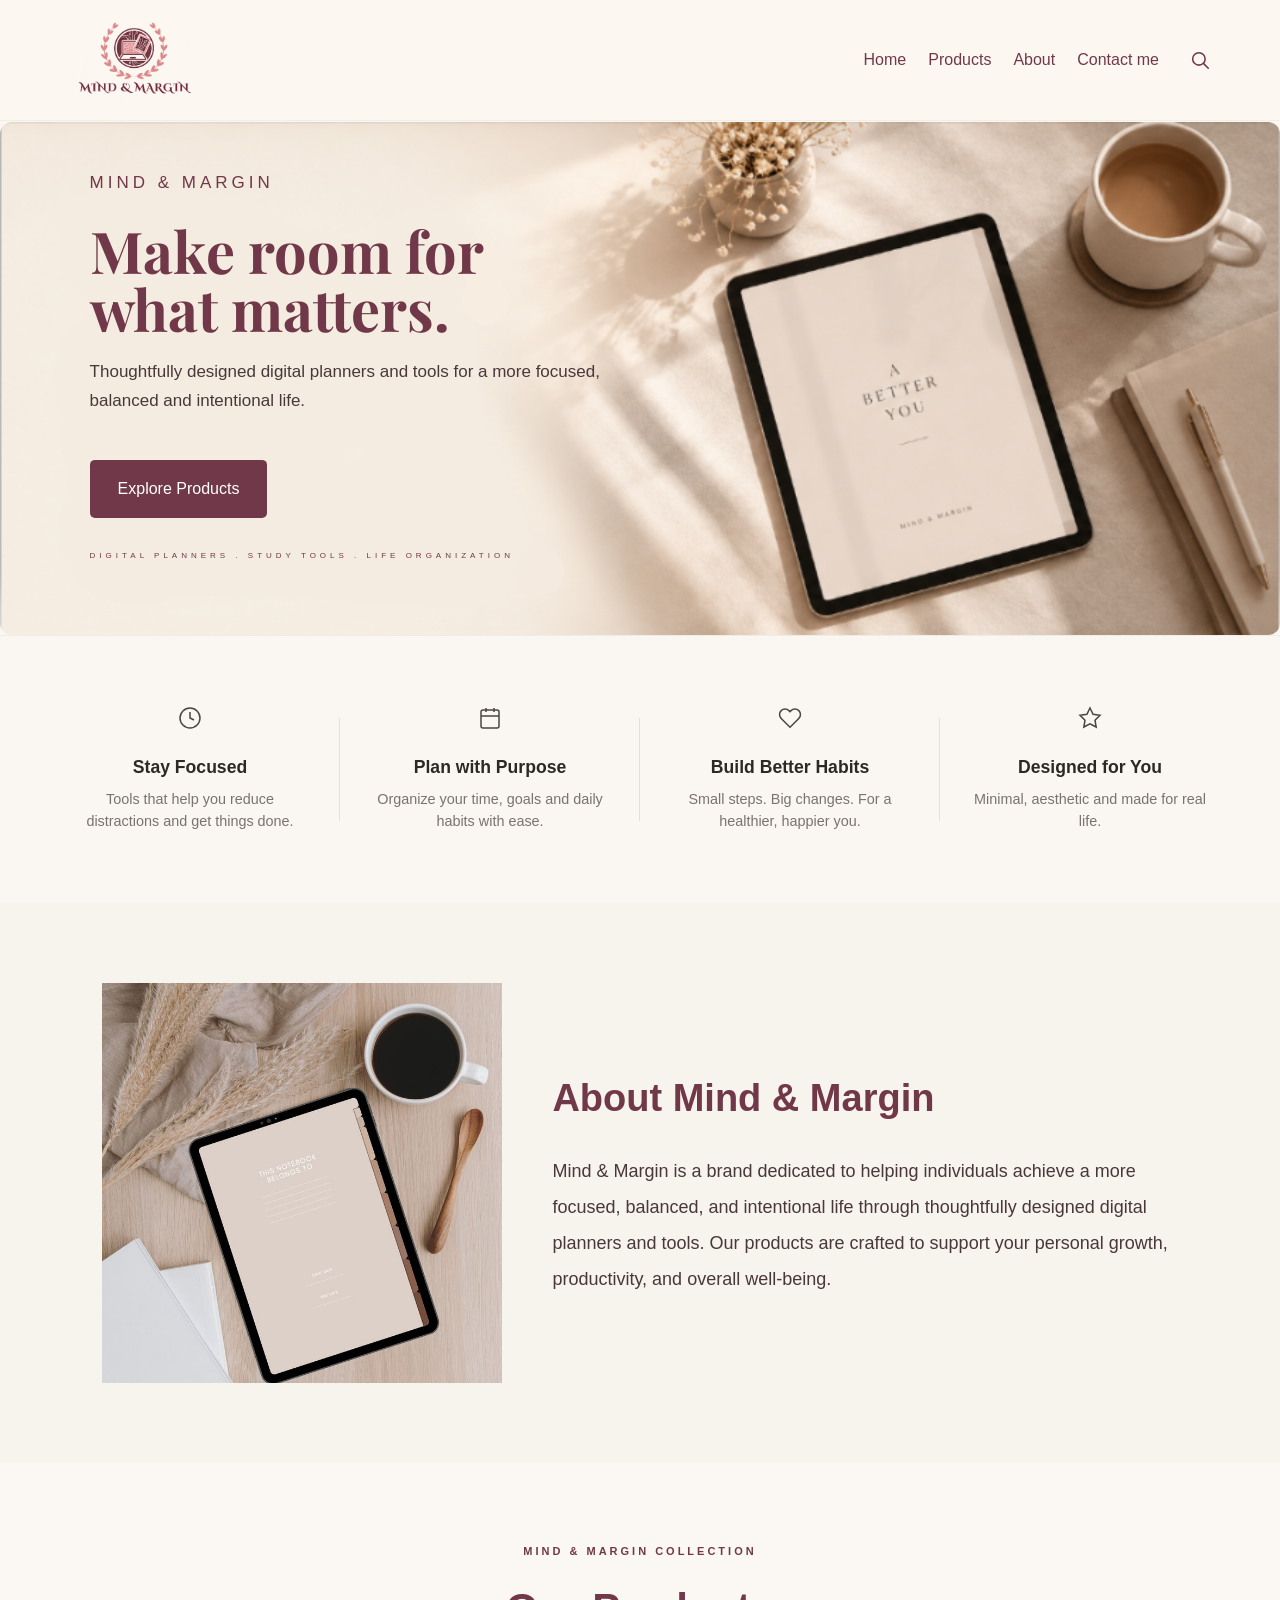
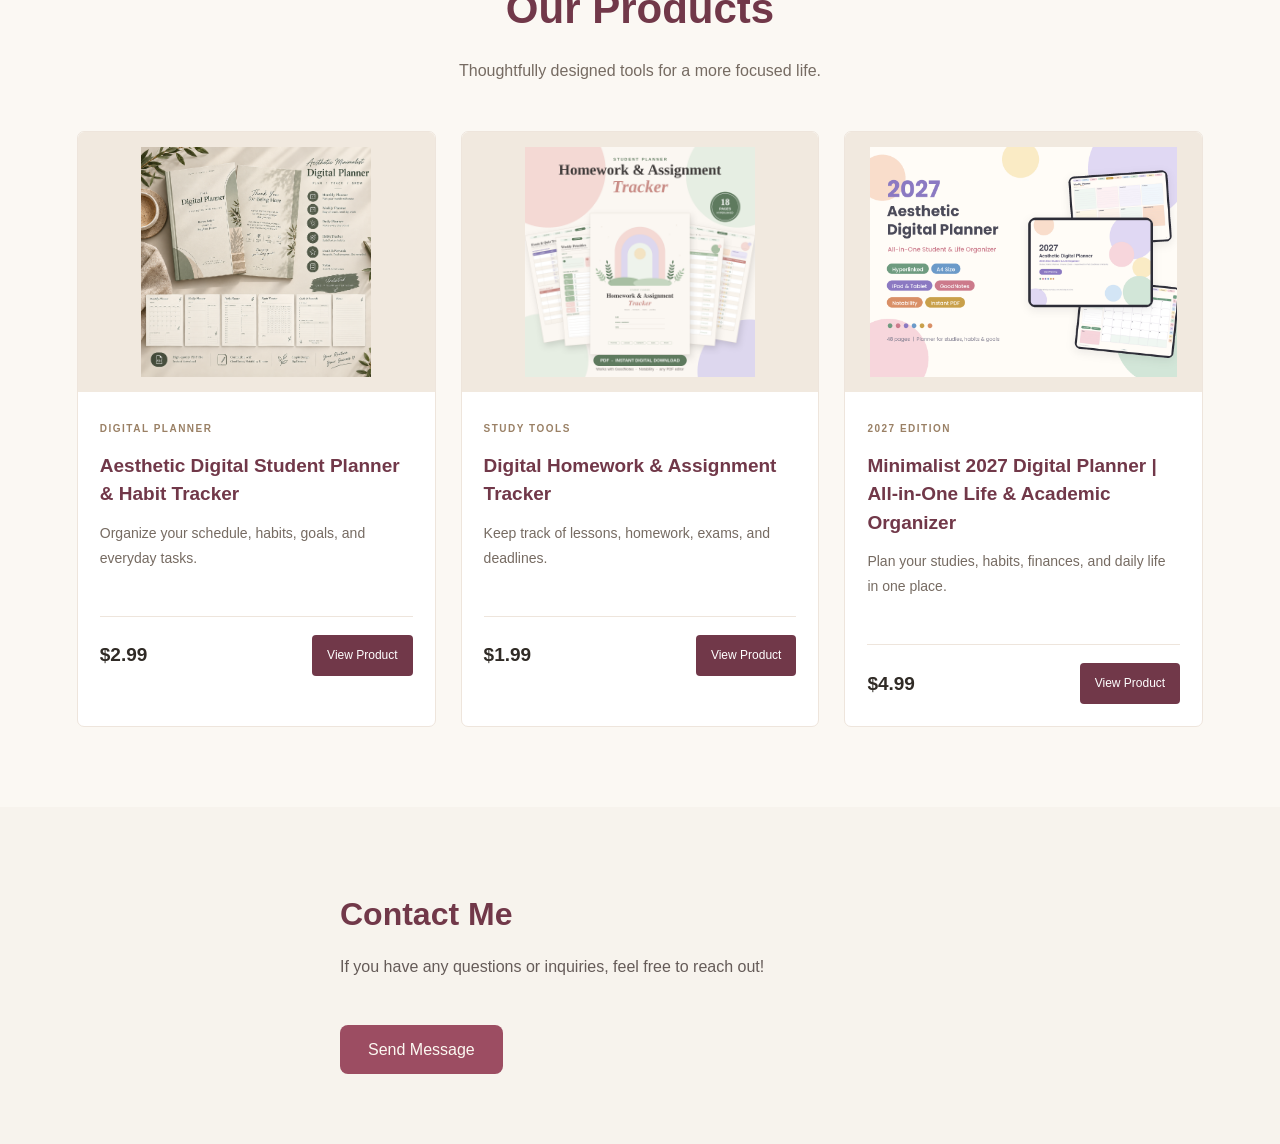
==== index.html @ 04f2fb0a "Add files via upload" ====
<!DOCTYPE html>
<html lang="en">

<head>
  <meta charset="UTF-8" />
  <meta name="viewport" content="width=device-width, initial-scale=1.0" />
  <link rel="stylesheet" href="style.css" />
  <title>Arc Store</title>
</head>

<body>
    <header class="main-header">
    <img src="imag/logo.png" alt="Mind & Margin Logo">

    <nav class="main-nav">
        <a href="#home">Home</a>
        <a href="#products">Products</a>
        <a href="#about">About</a>
        <a href="#contact">Contact me</a>
    </nav>
    <div class="header-actions">

        <!-- Search -->
        <button class="header-icon" id="search-toggle"
                type="button" aria-label="Open search">
            <svg viewBox="0 0 24 24" width="22" height="22"
                 fill="none" stroke="currentColor"
                 stroke-width="1.7" stroke-linecap="round">
                <circle cx="10.8" cy="10.8" r="6.8"></circle>
                <path d="m16 16 5 5"></path>
            </svg>
        </button>
        
    </div>
    </header>
    
    
    
    <div class="search-container" id="search-container" hidden>
        <input
            type="search"
            id="product-search"
            placeholder="Search products..."
            aria-label="Search products"
            autocomplete="off"
        >
        <div class="search-suggestions" id="search-suggestions"></div>
    </div>

    <hr/>
    
    <section class="hero" id="home">
        <div class="hero-content">
        <p class="eyebrow">MIND & MARGIN</p>

        <h1>Make room for what matters.</h1>

        <p class="hero-description">
            Thoughtfully designed digital planners and tools
            for a more focused, balanced and intentional life.
        </p>

        <a href="#products" class="hero-button">
            Explore Products
        </a>
        <p class="hero-subtitle">
            DIGITAL PLANNERS . STUDY TOOLS . LIFE ORGANIZATION
        </p>
    </div>

    <div class="hero-image">
        <img src="imag/back.png"
             alt="Mind & Margin workspace">
    </div>
    </section>

    <section class="features-section">
         <div class="features-container">
        <!-- العنصر الأول -->
        <div class="feature-item">
            <div class="feature-icon">
                <svg width="24" height="24" viewBox="0 0 24 24" fill="none" stroke="currentColor" stroke-width="1.5">
                    <circle cx="12" cy="12" r="10"></circle>
                    <path d="M12 6v6l4 2"></path>
                </svg>
            </div>
            <h3>Stay Focused</h3>
            <p>Tools that help you reduce distractions and get things done.</p>
        </div>

        <div class="feature-item">
            <div class="feature-icon">
                <svg width="24" height="24" viewBox="0 0 24 24" fill="none" stroke="currentColor" stroke-width="1.5">
                    <rect x="3" y="4" width="18" height="18" rx="2" ry="2"></rect>
                    <line x1="16" y1="2" x2="16" y2="6"></line>
                    <line x1="8" y1="2" x2="8" y2="6"></line>
                    <line x1="3" y1="10" x2="21" y2="10"></line>
                </svg>
            </div>
            <h3>Plan with Purpose</h3>
            <p>Organize your time, goals and daily habits with ease.</p>
        </div>

        <div class="feature-item">
            <div class="feature-icon">
                <svg width="24" height="24" viewBox="0 0 24 24" fill="none" stroke="currentColor" stroke-width="1.5">
                    <path d="M20.84 4.61a5.5 5.5 0 0 0-7.78 0L12 5.67l-1.06-1.06a5.5 5.5 0 0 0-7.78 7.78l1.06 1.06L12 21.23l7.78-7.78 1.06-1.06a5.5 5.5 0 0 0 0-7.78z"></path>
                </svg>
            </div>
            <h3>Build Better Habits</h3>
            <p>Small steps. Big changes. For a healthier, happier you.</p>
        </div>

        <div class="feature-item">
            <div class="feature-icon">
                <svg width="24" height="24" viewBox="0 0 24 24" fill="none" stroke="currentColor" stroke-width="1.5">
                    <polygon points="12 2 15.09 8.26 22 9.27 17 14.14 18.18 21.02 12 17.77 5.82 21.02 7 14.14 2 9.27 8.91 8.26 12 2"></polygon>
                </svg>
            </div>
            <h3>Designed for You</h3>
            <p>Minimal, aesthetic and made for real life.</p>
        </div>
    </div>
    </section>
        

    <section class="About" id="about">
        <div class="about-content">

        <img src="imag/about.jpg"
             alt="About Mind & Margin"
             class="about-logo">

        <div class="about-text">
            <h2>About Mind & Margin</h2>

            <p>
                Mind & Margin is a brand dedicated to helping individuals achieve a more focused, balanced, and intentional life through thoughtfully designed digital planners and tools. Our products are crafted to support your personal growth, productivity, and overall well-being.
            </p>
        </div>

    </div>
    </section>


    <section class="Products" id="products">

        <div class="products-heading">
        <span class="products-eyebrow">MIND & MARGIN COLLECTION</span>
        <h2>Our Products</h2>
        <p>Thoughtfully designed tools for a more focused life.</p>
        </div>

    <div class="products-container">
        <!-- Product 1 -->
        <div class="product-item">
            <img src="imag/degitalplanner.png" alt="Digital Student Planner">
            <div class="product-details">
                <span class="product-category">DIGITAL PLANNER</span>
                <h3>Aesthetic Digital Student Planner & Habit Tracker </h3>
                <p>Organize your schedule, habits, goals, and everyday tasks.</p>

                <div class="product-footer">
                    <span class="product-price">$2.99</span>
                    <a href="student-planner.html" class="product-button">
                    View Product </a>
                </div>
            </div>
        </div>
        <!-- Product 2 -->
        <div class="product-item">
            <img src="imag/homeworktracker.png" alt="Homework and Assignment Tracker">

            <div class="product-details">
                <span class="product-category">STUDY TOOLS</span>
                <h3>Digital Homework & Assignment Tracker</h3>
                <p>Keep track of lessons, homework, exams, and deadlines.</p>

                <div class="product-footer">
                    <span class="product-price">$1.99</span>
                    <a href="homework-tracker.html" class="product-button">
                    View Product </a>
                </div>
            </div>
        </div>
        <!-- Product 3 -->
        <div class="product-item">
            <img src="imag/2027digitalplanner.png" alt="2027 Digital Planner">

            <div class="product-details">
                <span class="product-category">2027 EDITION</span>
                <h3>Minimalist 2027 Digital Planner | All-in-One Life & Academic Organizer</h3>
                <p>Plan your studies, habits, finances, and daily life in one place.</p>

                <div class="product-footer">
                    <span class="product-price">$4.99</span>
                    <a href="2027-digital-planner.html" class="product-button">
                    View Product </a>
                </div>
            </div>
        </div>

        </div>
    </section>


    <section class="contact-section" id="contact">
        <div class="contact-container">
            <h2>Contact Me</h2>
            <p>If you have any questions or inquiries, feel free to reach out!</p>
            <a href="mailto:mindandmargin.support@gmail.com" class="contact-button">Send Message</a>
        </div>

    </section>



<script src="script.js"></script>
</body>

</html>
---- style.css ----
@import url('https://fonts.googleapis.com/css2?family=Playfair+Display:ital,wght@0,400..900;1,400..900&display=swap');

*{ margin: 0; 
padding: 0;
box-sizing: border-box; 
scroll-behavior: smooth; }

body{
    font-family: Arial, sans-serif;
    line-height: 1.6;
    background-color: #FCF8F1;
    color: #49383A;
}



.main-header {
    display: flex;
    flex-direction: row;
    justify-content: space-between;
    align-items: center;
    width: 100%;
    box-sizing: border-box;
    padding: 10px 20px;
}

.main-header img {
    width: 140px;
    height: auto;
    display: block;
}

.main-nav {
    display: flex;
    flex-direction: row;
    align-items: center;
    gap: 25px;
}

.main-nav a {
    color: #ebccd5;
    text-decoration: none;
}

.main-nav ul {
    list-style: none;
    display: flex;
    gap: 2rem;
}

.main-nav a {
    color: #9c4d62;
    text-decoration: none;
}
.main-nav a:hover {
    color: #ebcad1;
}

hr {
    opacity: 10%;
}

/* Hero Section */


.hero {
  position: relative;
  width: 100%;
  min-height: 500px;
  overflow: hidden;
  border-radius: 12px;
}

.hero img {
  width: 100%;
  height: auto ;
  object-fit: cover;
  object-position: center;
  display: block;
}

.hero-content {
  position: absolute;
  top: 50%;
  left: 7%;
  transform: translateY(-50%);
  width: 40%;
  text-align: left;
  color: #fff;
  z-index: 2;
}

.hero-content h1 {
  font-size: clamp(35px, 3.5vw, 55px);
  line-height: 1.25;
  margin-bottom: 10px;
}

.hero-content p {
  font-size: 17px;
  line-height: 1.7;
  margin-bottom: 24px;
}

@media (max-width: 768px) {
  .hero,
  .hero img {
    min-height: 800px;
    height: 900px;
  }

  .hero-content {
    left: 5%;
    width: 65%;
  }
}

.eyebrow {
    color: #713849;
    letter-spacing: 4px;
    font-size: 13px;
}

.hero-content .hero-subtitle {
  margin-top: 30px;
  font-size: 8px;
  letter-spacing: 4px;
  text-transform: uppercase;
  color: #713849;
  line-height: 2;
}

.hero h1 {
    font-family: Playfair Display;
    color: #713849;
    font-size: clamp(40px, 4.5vw, 68px);
    line-height: 1;
    margin: 20.5px 0;
}

.hero-description {
    color: #49383A;
    font-family: 'DM Sans', sans-serif;
    font-size: 17px;
    line-height: 1.8;
    max-width: 520px;
}

.hero-button {
    display: inline-block;
    margin-top: 20.25px;
    padding: 16px 28px;
    background-color: #713849;
    color: white;
    text-decoration: none;
    border-radius: 5px;
}

.hero-button:hover {
    background-color: #59303D;
}

.hero-image {
    flex: 1.1;
    min-width: 0;
}

.hero-image img {
    display: block;
    width: 100%;
    max-width: 100%;
    height: auto;
    object-fit: contain;
    object-position: center;
    border-radius: 4px;
}

/* Small screens */
@media (max-width: 768px) {
    .hero {
        flex-direction: column;
        padding: 35px 20px;
        gap: 30px;
    }

    .hero-image {
        width: 100%;
    }

    .hero-image img {
        height: 320px;
    }
}



.features-section {
    background-color: #FAF7F2; 
    padding: 60px 20px;
    font-family: 'Inter', sans-serif;
    border-top: 1px solid #EFECE6;
}


.features-container {
    max-width: 1200px;
    margin: 0 auto;
    display: grid;
    grid-template-columns: repeat(4, 1fr); 
    gap: 0;
    text-align: center;
}

.feature-item {
    display: flex;
    flex-direction: column;
    align-items: center;
    padding: 10px 20px;
    position: relative;
}


.feature-item:not(:last-child)::after {
    content: '';
    position: absolute;
    right: 0;
    top: 15%;
    height: 70%;
    width: 1px;
    background-color: #E6DFD5; 
}


.feature-icon {
    margin-bottom: 16px;
    color: #4A4543;
}


.feature-item h3 {
    font-size: 1.1rem;
    font-weight: 600;
    color: #2C2826;
    margin-bottom: 8px;
}

/* النص التوضيحي */
.feature-item p {
    font-size: 0.9rem;
    color: #7A726E;
    line-height: 1.5;
    max-width: 240px;
}

@media (max-width: 900px) {
    .features-container {
        grid-template-columns: repeat(2, 1fr);
        gap: 40px 20px;
    }
    .feature-item:not(:last-child)::after {
        display: none;
    }
}

@media (max-width: 550px) {
    .features-container {
        grid-template-columns: 1fr;
    }
}

/* ABOUT SECTION */
.About {
    width: 100%;
    padding: 80px 8%;
    background: #f7f3ed;
    box-sizing: border-box;
}

.about-content {
    display: flex;
    align-items: center;
    gap: 50px;
}

.about-logo {
    max-width: 400px;
    width: 100%;
    height: auto;
    object-fit: contain;
}

.about-text {
    flex: 1;
    display: flex;
    flex-direction: column;
    align-items: flex-start;
}

.about-text h2 {
    color: #713849;
    font-size: 38px;
    font-weight: 700;
    margin: 0 0 24px;
}

.about-text p {
    font-size: 18px;
    line-height: 2;
    margin: 0;
}

@media (max-width: 768px) {
    .about-content {
        flex-direction: column;
        align-items: stretch;
    }

    .about-logo {
        width: 100%;
    }
}


/* HEADER LAYOUT */
.main-header {
    display: flex;
    align-items: center;
    justify-content: space-between;
    gap: 25px;
    padding: 15px 5%;
    position: relative;
}

.header-logo {
    max-width: 160px;
    height: auto;
    display: block;
}

.main-nav {
    display: flex;
    align-items: center;
    gap: 25px;
    flex-wrap: wrap;
}

.main-nav a {
    color: #713849;
    text-decoration: none;
    transition: color 0.2s ease;
}

.main-nav a:hover {
    color: #a1344f;
}

/* SEARCH AND CART ICONS */
.header-actions {
    display: flex;
    align-items: center;
    gap: 18px;
    flex-shrink: 0;
}

.header-icon {
    position: relative;
    display: inline-flex;
    align-items: center;
    justify-content: center;
    color: #713849;
    background: transparent;
    border: none;
    padding: 5px;
    cursor: pointer;
    text-decoration: none;
}

.header-icon:hover {
    color: #a1344f;
}

.cart-count {
    position: absolute;
    top: -5px;
    right: -6px;
    min-width: 16px;
    height: 16px;
    padding: 0 2px;
    border-radius: 50%;
    background: #713849;
    color: #f3e4eb;
    font-size: 10px;
    display: flex;
    align-items: center;
    justify-content: center;
}

/* SEARCH INPUT */
.search-panel {
    display: none;
    padding: 12px 5%;
    justify-content: flex-end;
}

.search-panel.active {
    display: flex;
}

.search-panel input {
    width: min(100%, 320px);
    padding: 12px 15px;
    border: 1px solid #d8c6c4;
    border-radius: 4px;
    background: #fff;
    color: #713849;
    font: inherit;
    box-sizing: border-box;
}

.search-panel input:focus {
    outline: 2px solid #713849;
    outline-offset: 2px;
}

/* MOBILE */
@media (max-width: 700px) {
    .main-header {
        gap: 12px;
        flex-wrap: wrap;
    }

    .header-logo {
        max-width: 115px;
    }

    .main-nav {
        order: 3;
        width: 100%;
        justify-content: center;
        gap: 16px;
    }

    .main-nav a {
        font-size: 13px;
    }

    .header-actions {
        margin-left: auto;
        gap: 12px;
    }
}



.main-header {
    display: flex;
    align-items: center;
    justify-content: space-between;
    gap: 25px;
}

.header-logo {
    margin-right: auto;
    flex-shrink: 0;
}

.main-nav {
    display: flex;
    align-items: center;
    justify-content: flex-end;
    gap: 22px;
    flex-direction: row;
    flex-wrap: nowrap;
    margin-left: auto;
}

.header-actions {
    display: flex;
    align-items: center;
    gap: 15px;
    flex-shrink: 0;
}

.main-nav a {
    white-space: nowrap;
}



html {
    scroll-behavior: smooth;
}

#products {
    scroll-margin-top: 30px;
}


/* PRODUCTS SECTION */
.Products {
    background: #fbf8f3;
    padding: 80px 6%;
    box-sizing: border-box;
}

.products-heading {
    text-align: center;
    max-width: 700px;
    margin: 0 auto 45px;
}

.products-eyebrow {
    display: block;
    color: #713849;
    font-size: 11px;
    font-weight: 700;
    letter-spacing: 3px;
    margin-bottom: 15px;
}

.products-heading h2 {
    color: #713849;
    font-size: clamp(30px, 4vw, 42px);
    margin: 0 0 15px;
}

.products-heading p {
    color: #766b62;
    font-size: 16px;
    line-height: 1.8;
    margin: 0;
}

.products-container {
    max-width: 1200px;
    margin: 0 auto;
    display: grid;
    grid-template-columns: repeat(3, minmax(0, 1fr));
    gap: 25px;
}

.product-item {
    background: #ffffff;
    border: 1px solid #eee5dc;
    border-radius: 7px;
    overflow: hidden;
    transition: transform 0.25s ease, box-shadow 0.25s ease;
}

.product-item:hover {
    transform: translateY(-4px);
    box-shadow: 0 10px 25px rgba(65, 42, 42, 0.08);
}

.product-item > img {
    display: block;
    width: 100%;
    height: 260px;
    object-fit: contain;
    padding: 15px;
    box-sizing: border-box;
    background: #f1e9df;
}

.product-details {
    padding: 22px;
}

.product-category {
    color: #9a8065;
    font-size: 10px;
    font-weight: 700;
    letter-spacing: 1.5px;
}

.product-item h3 {
    color: #713849;
    font-size: 19px;
    line-height: 1.5;
    margin: 12px 0;
}

.product-item p {
    color: #766b62;
    font-size: 14px;
    line-height: 1.8;
    min-height: 75px;
    margin: 0 0 20px;
}

.product-footer {
    display: flex;
    justify-content: space-between;
    align-items: center;
    gap: 12px;
    flex-wrap: wrap;
    border-top: 1px solid #eee5dc;
    padding-top: 18px;
}

.product-price {
    color: #302b26;
    font-size: 19px;
    font-weight: 700;
}

.product-button {
    display: inline-block;
    background: #713849;
    color: #ffffff;
    text-decoration: none;
    padding: 11px 15px;
    border-radius: 4px;
    font-size: 12px;
    transition: background 0.2s ease;
}

.product-button:hover {
    background: #572b39;
}

/* TABLET */
@media (max-width: 900px) {
    .products-container {
        grid-template-columns: repeat(2, minmax(0, 1fr));
    }
}

/* MOBILE */
@media (max-width: 560px) {
    .Products {
        padding: 50px 5%;
    }

    .products-container {
        grid-template-columns: 1fr;
    }

    .product-item > img {
        height: 240px;
    }
}



.contact-section {
    background-color: #f7f3ed;
    padding: 70px 20px;
}

.contact-container {
    max-width: 600px;
    margin: 0 auto;
}

.contact-label {
    color: #713849;
    font-size: 12px;
    letter-spacing: 3px;
    font-weight: bold;
}

.contact-container h2 {
    color: #713849;
    font-size: 32px;
    margin: 12px 0;
}

.contact-container p {
    color: #655b58;
    line-height: 1.7;
    margin-bottom: 30px;
}

.contact-form {
    display: flex;
    flex-direction: column;
    gap: 10px;
}

.contact-form label {
    color: #713849;
    font-weight: 600;
    margin-top: 8px;
}

.contact-form input,
.contact-form textarea {
    width: 100%;
    box-sizing: border-box;
    padding: 13px;
    border: 1px solid #ded3cb;
    border-radius: 4px;
    background-color: #ffffff;
    font: inherit;
}

.contact-form textarea {
    resize: vertical;
}

.contact-button {
    margin-top: 15px;
    padding: 14px;
    background-color: #713849;
    color: white;
    border: none;
    border-radius: 4px;
    font: inherit;
    cursor: pointer;
}

.contact-button:hover {
    background-color: #542735;
}



/* =========================
   RESPONSIVE DESIGN
   ========================= */

/* Prevent unexpected overflow */
* {
    box-sizing: border-box;
}

img {
    max-width: 100%;
    height: auto;
}

/* Tablets and smaller laptops */
@media screen and (max-width: 1024px) {

    .main-header {
        gap: 15px;
        padding: 15px 20px;
    }

    .main-nav {
        gap: 14px;
    }

    .features-container {
        grid-template-columns: repeat(2, minmax(0, 1fr));
    }

    .products-container {
        grid-template-columns: repeat(2, minmax(0, 1fr));
    }
}

/* Mobile phones */
@media screen and (max-width: 600px) {

    /* Header */
    .main-header {
        flex-wrap: wrap;
        gap: 15px;
    }

    .header-logo {
        max-width: 150px;
    }

    .header-actions {
        gap: 10px;
    }

    .main-nav {
        width: 100%;
        justify-content: center;
        flex-wrap: wrap;
        gap: 12px 18px;
        margin-left: 0;
    }

    .main-nav a {
        font-size: 14px;
    }

    /* Hero section */
    .hero {
        flex-direction: column;
        gap: 25px;
    }

    .hero-image,
    .hero-content {
        width: 100%;
        min-width: 0;
    }

    .hero-image img {
        width: 100%;
        height: auto;
    }

    /* Features */
    .features-container {
        grid-template-columns: 1fr;
    }

    /* Products */
    .products-container {
        grid-template-columns: 1fr;
    }

    .product-item img {
        max-width: 100%;
    }

    /* Contact */
    .contact-section {
        padding: 50px 18px;
    }

    .contact-container h2 {
        font-size: 27px;
    }

    .contact-form input,
    .contact-form textarea {
        max-width: 100%;
    }
}



/* Soft blush hover for navbar links */
.main-nav a,
.main-nav a:visited {
    transition: color 0.25s ease;
}

.main-nav a:hover,
.main-nav a:focus-visible {
    color: #C58D9C;
}

/* ==================================
   GENERAL RESPONSIVE SAFETY RULES
   ================================== */

/* Keep elements within the screen */
*,
*::before,
*::after {
    box-sizing: border-box;
}

img,
video,
iframe {
    max-width: 100%;
}

/* Prevent horizontal scrolling */
body {
    max-width: 100%;
    overflow-x: clip;
}

/* Tablet */
@media screen and (max-width: 900px) {
    .features-container {
        grid-template-columns: repeat(2, minmax(0, 1fr));
    }

    .products-container {
        grid-template-columns: repeat(2, minmax(0, 1fr));
    }

    .about-content {
        gap: 25px;
    }
}

/* Mobile */
@media screen and (max-width: 600px) {
    .features-container,
    .products-container {
        grid-template-columns: minmax(0, 1fr);
    }

    .about-content {
        flex-direction: column;
        align-items: stretch;
    }

    .product-item,
    .feature-item,
    .about-text {
        min-width: 0;
    }

    .product-item p {
        min-height: 0;
    }

    .product-footer {
        flex-wrap: wrap;
    }

    .contact-container {
        width: 100%;
        min-width: 0;
    }
}

/* Small mobile screens */
@media screen and (max-width: 380px) {
    .Products,
    .About,
    .features-section,
    .contact-section {
        padding-left: 16px;
        padding-right: 16px;
    }

    .products-container {
        gap: 16px;
    }
}

.contact-button {
    display: inline-block;
    padding: 12px 28px;
    background-color: #9C4D62;
    color: #FCF8F1;
    text-decoration: none;
    border: none;
    border-radius: 8px;
    font-size: 16px;
    cursor: pointer;
    transition: background-color 0.3s ease;
}

.contact-button:hover {
    background-color: #49383A;
}





/* Search Bar Styling */
.search-container {
    max-width: 500px;
    margin: 25px auto;
    padding: 0 20px;
}

.search-container input {
    width: 100%;
    padding: 14px 18px;
    border: 1px solid #D8C7C3;
    border-radius: 8px;
    background-color: #FFFFFF;
    color: #49383A;
    font-family: inherit;
    font-size: 15px;
    outline: none;
    box-sizing: border-box;
    transition: border-color 0.3s ease, box-shadow 0.3s ease;
}

.search-container input::placeholder {
    color: #9A8586;
}

.search-container input:focus {
    border-color: #713849;
    box-shadow: 0 0 0 3px rgba(113, 56, 73, 0.10);
}





#search-suggestions .search-suggestion {
    flex: 1 1 140px;
    width: auto;
    padding: 14px;
    color: #49383A;
    text-decoration: none;
    background: #FCF8F1;
    border: 1px solid #D8C7C3;
    border-radius: 6px;
    font-size: 14px;
}

#search-suggestions .search-suggestion:hover {
    background: #F0E8E3;
    border-color: #713849;
}

#search-suggestions {
    display: flex;
    flex-direction: column;
    flex-wrap: nowrap;
    gap: 0;
}

#search-suggestions .search-suggestion {
    display: block;
    width: 100%;
    flex: none;
    padding: 14px 16px;
    box-sizing: border-box;
    color: #49383A;
    background: #fdf6f8;
    border: none;
    border-bottom: 1px solid #F0E8E3;
    border-radius: 0;
    text-decoration: none;
    font-size: 14px;
    text-align: left;
}

#search-suggestions .search-suggestion:hover {
    background: #FCF8F1;
    color: #713849;
}






/* Shopping Cart Side Panel */
.cart-overlay {
    position: fixed;
    inset: 0;
    background: rgba(40, 30, 32, 0.35);
    opacity: 0;
    visibility: hidden;
    transition: 0.3s ease;
    z-index: 999;
}

.cart-overlay.active {
    opacity: 1;
    visibility: visible;
}

.cart-drawer {
    position: fixed;
    top: 0;
    right: 0;
    width:  min(400px, 90%);
    height: 100%;
    padding: 24px;
    box-sizing: border-box;
    display: flex;
    flex-direction: column;
    background: #FCF8F1;
    color: #49383A;
    box-shadow: -8px 0 25px rgba(0, 0, 0, 0.08);
    transform: translateX(100%);
    transition: transform 0.3s ease;
    z-index: 1000;
}

.cart-drawer.open {
    transform: translateX(0);
}

.cart-header {
    display: flex;
    align-items: center;
    justify-content: space-between;
    padding-bottom: 18px;
    border-bottom: 1px solid #D8C7C3;
}

.cart-header h2 {
    margin: 0;
    color: #713849;
    font-size: 24px;
}

#cart-close {
    border: none;
    background: none;
    color: #713849;
    font-size: 30px;
    cursor: pointer;
}

.cart-items {
    flex: 1;
    overflow-y: auto;
    padding: 20px 0;
}

.cart-empty {
    text-align: center;
    color: #806D6F;
    margin-top: 40px;
}

.cart-footer {
    padding-top: 18px;
    border-top: 1px solid #D8C7C3;
}

.cart-total {
    display: flex;
    justify-content: space-between;
    margin-bottom: 18px;
    font-size: 17px;
}

.cart-total strong {
    color: #713849;
}

.cart-checkout {
    width: 100%;
    padding: 14px;
    border: none;
    border-radius: 6px;
    background: #713849;
    color: white;
    font: inherit;
    cursor: pointer;
}

.cart-checkout:hover {
    background: #5C2D3B;
}

body.cart-open {
    overflow: hidden;
}
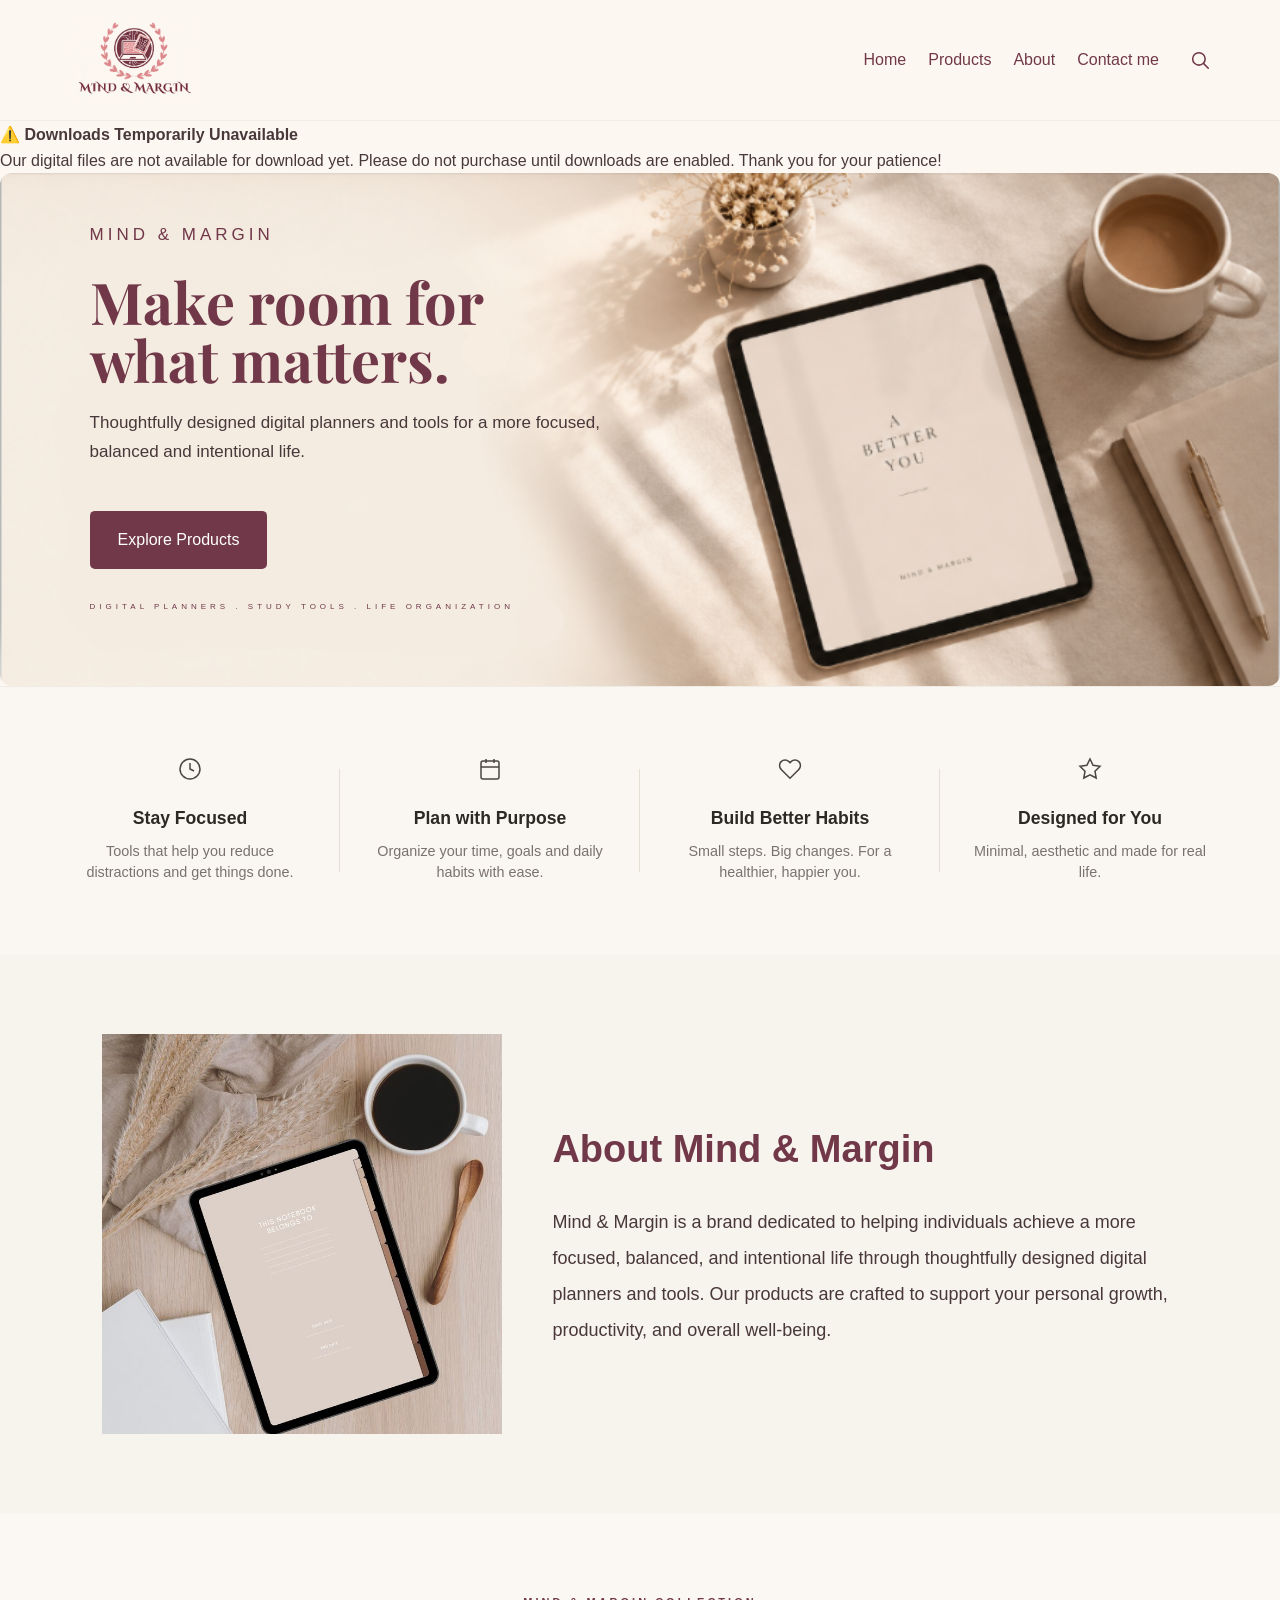
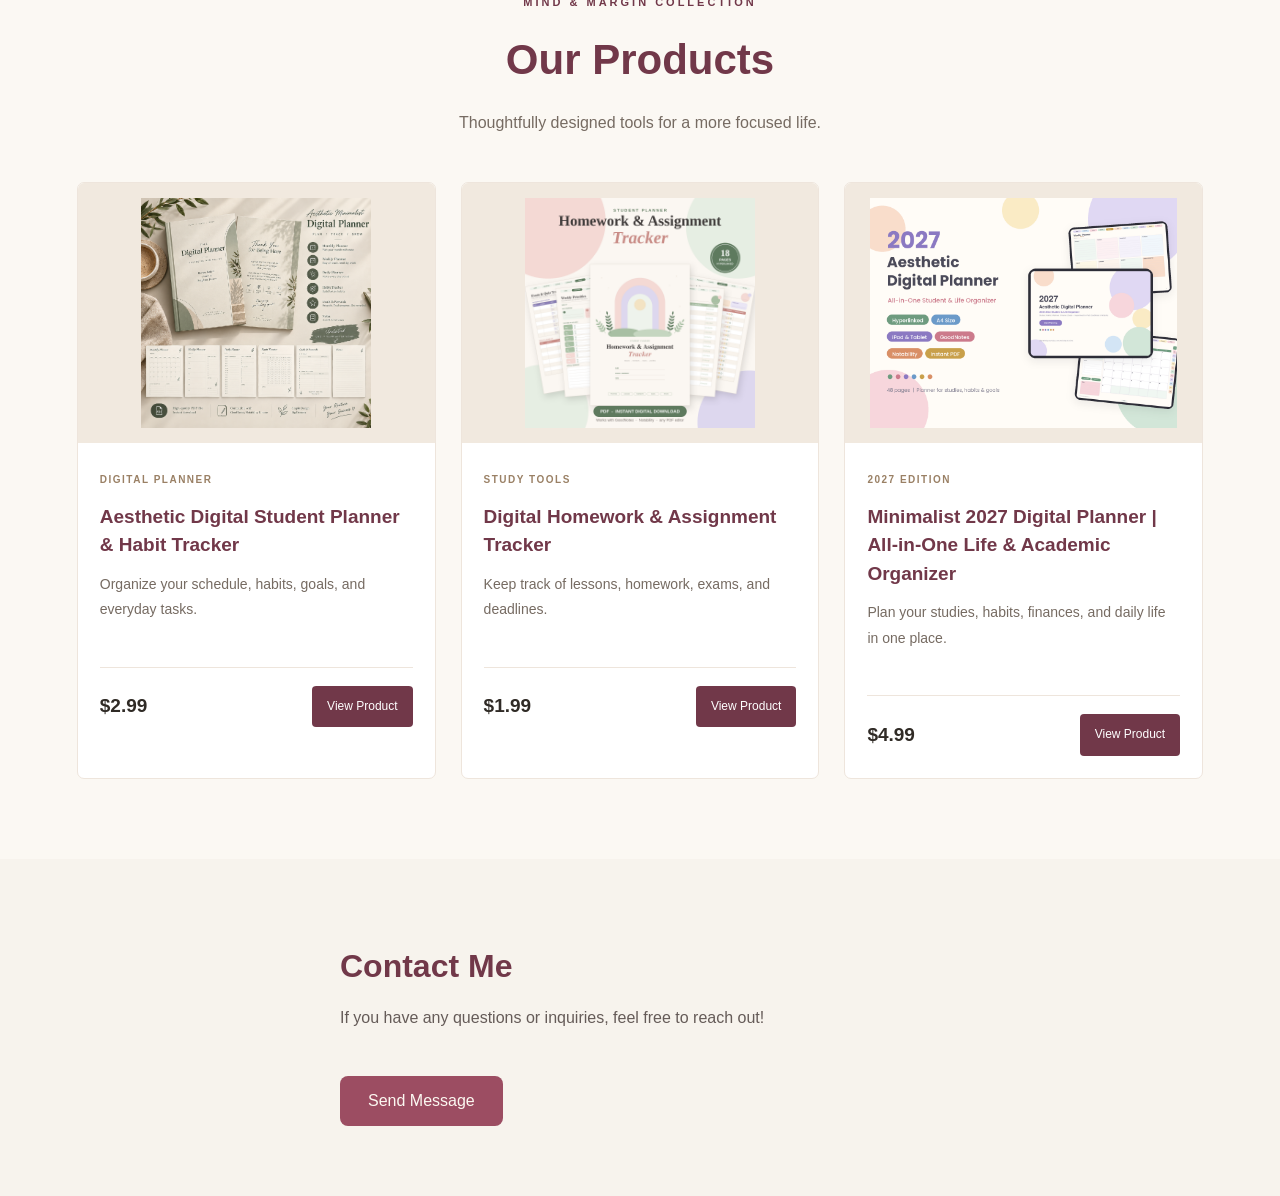
==== commit 87c765d4: "index.html" ====
--- a/index.html
+++ b/index.html
@@ -48,7 +48,13 @@
     </div>
 
     <hr/>
-    
+
+    
+    <div class="download-notice">
+        <strong>⚠️ Downloads Temporarily Unavailable</strong>
+        <p>Our digital files are not available for download yet. Please do not purchase until downloads are enabled. Thank you for your patience!</p>
+    </div>
+
     <section class="hero" id="home">
         <div class="hero-content">
         <p class="eyebrow">MIND & MARGIN</p>
@@ -218,4 +224,4 @@
 <script src="script.js"></script>
 </body>
 
-</html>+</html>
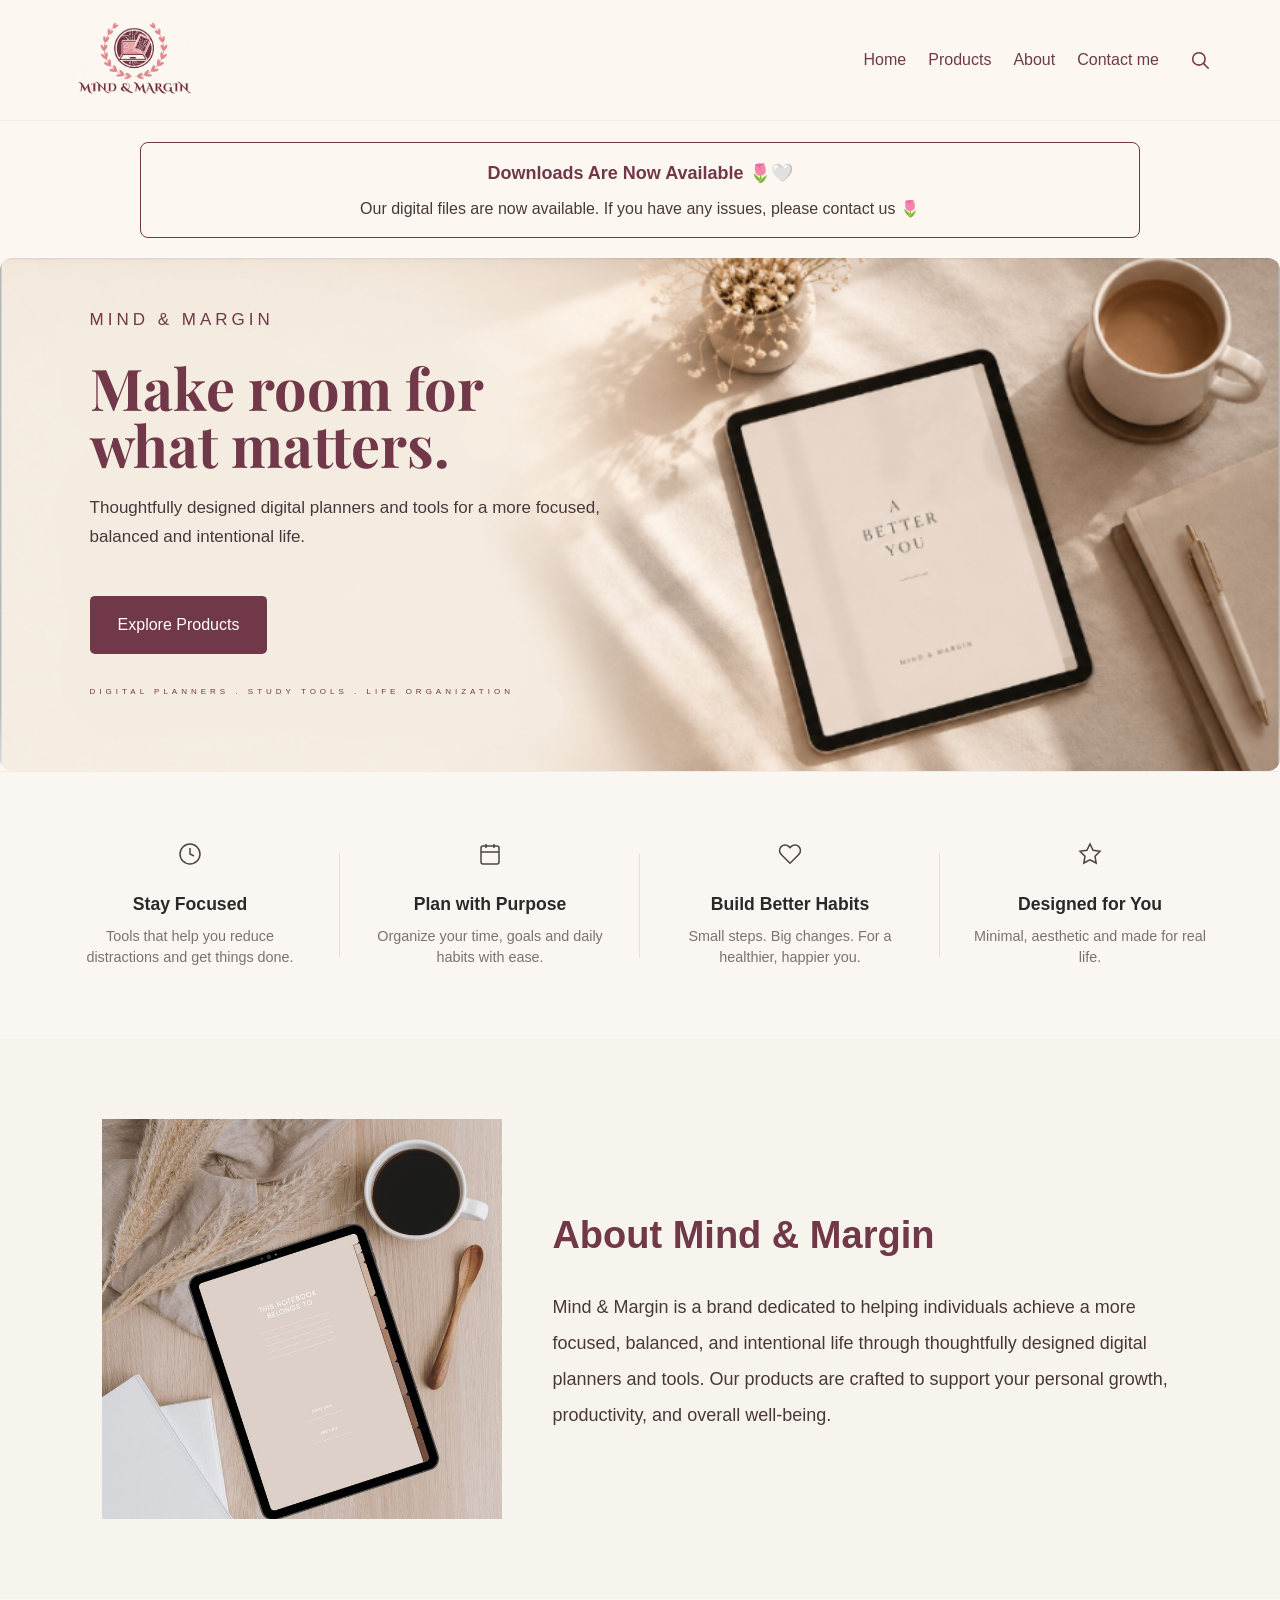
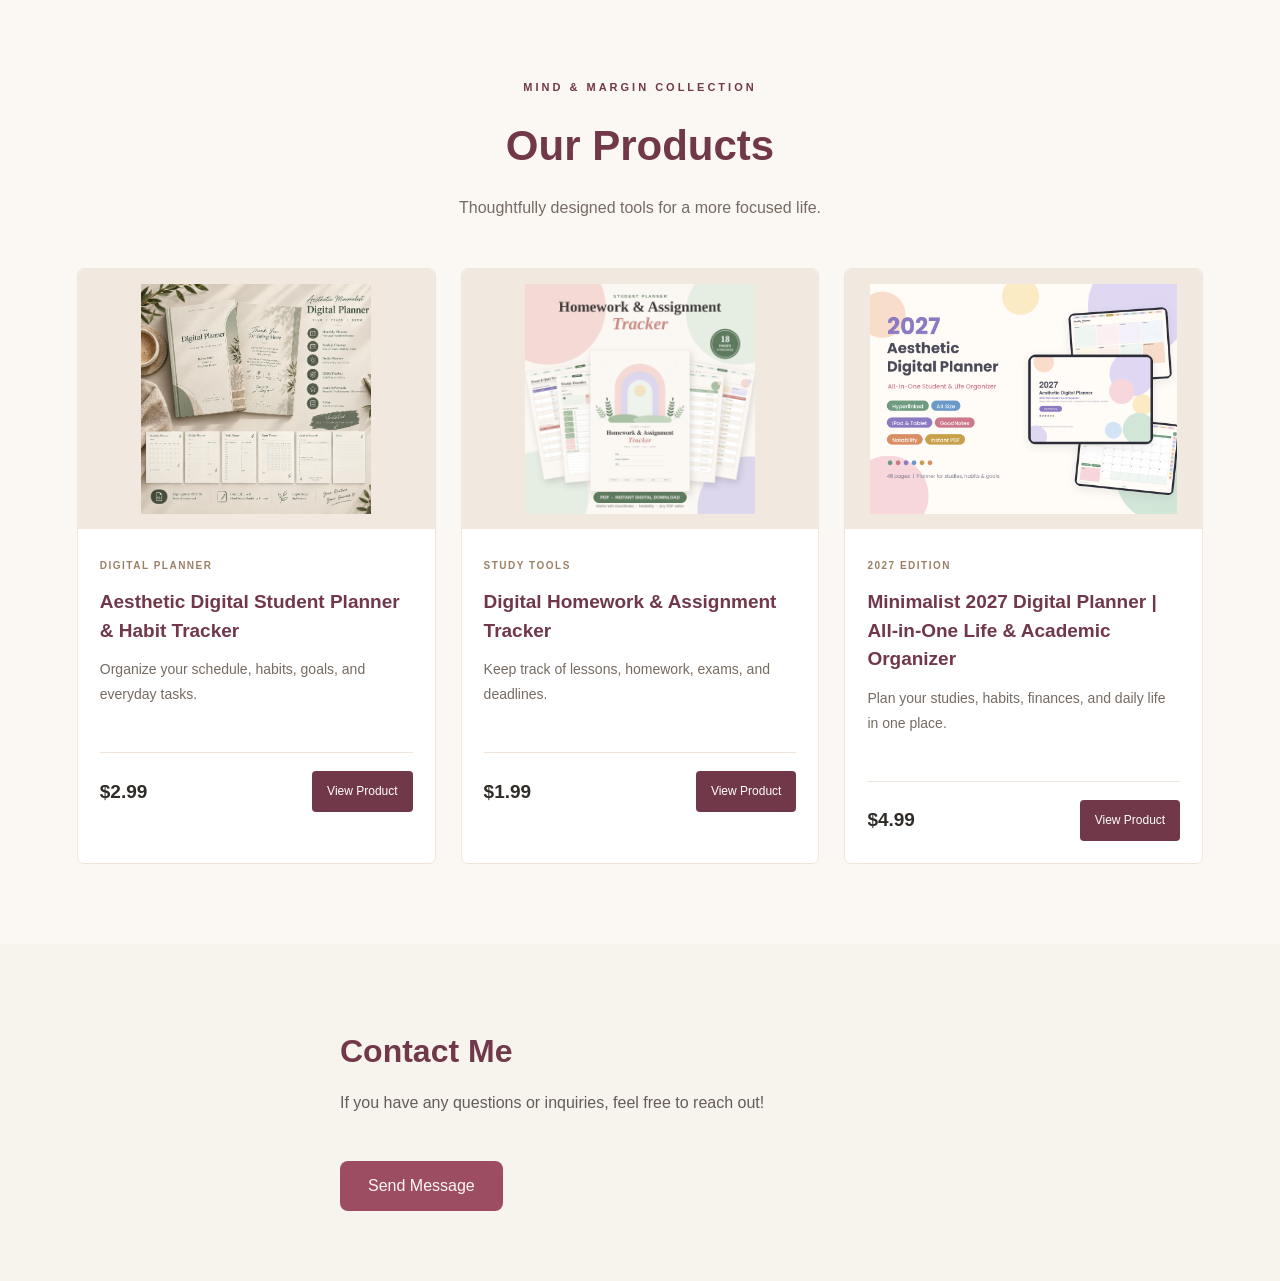
==== commit 1a7183de: "Add files via upload" ====
--- a/index.html
+++ b/index.html
@@ -47,12 +47,13 @@
         <div class="search-suggestions" id="search-suggestions"></div>
     </div>
 
-    <hr/>
-
+    <hr/> 
     
     <div class="download-notice">
-        <strong>⚠️ Downloads Temporarily Unavailable</strong>
-        <p>Our digital files are not available for download yet. Please do not purchase until downloads are enabled. Thank you for your patience!</p>
+        <strong>Downloads Are Now Available 🌷🤍 </strong>
+        <p>Our digital files are now available. 
+            If you have any issues, please contact us 🌷
+        </p>
     </div>
 
     <section class="hero" id="home">
@@ -224,4 +225,4 @@
 <script src="script.js"></script>
 </body>
 
-</html>
+</html>
--- a/style.css
+++ b/style.css
@@ -1135,3 +1135,26 @@
 body.cart-open {
     overflow: hidden;
 }
+
+
+
+.download-notice {
+    background-color: #FCF8F1;
+    border: 1px solid #713849;
+    color: #49383A;
+    padding: 16px 20px;
+    margin: 20px auto;
+    max-width: 1000px;
+    text-align: center;
+    border-radius: 8px;
+}
+
+.download-notice strong {
+    color: #713849;
+    font-size: 18px;
+}
+
+.download-notice p {
+    margin: 8px 0 0;
+    line-height: 1.6;
+}
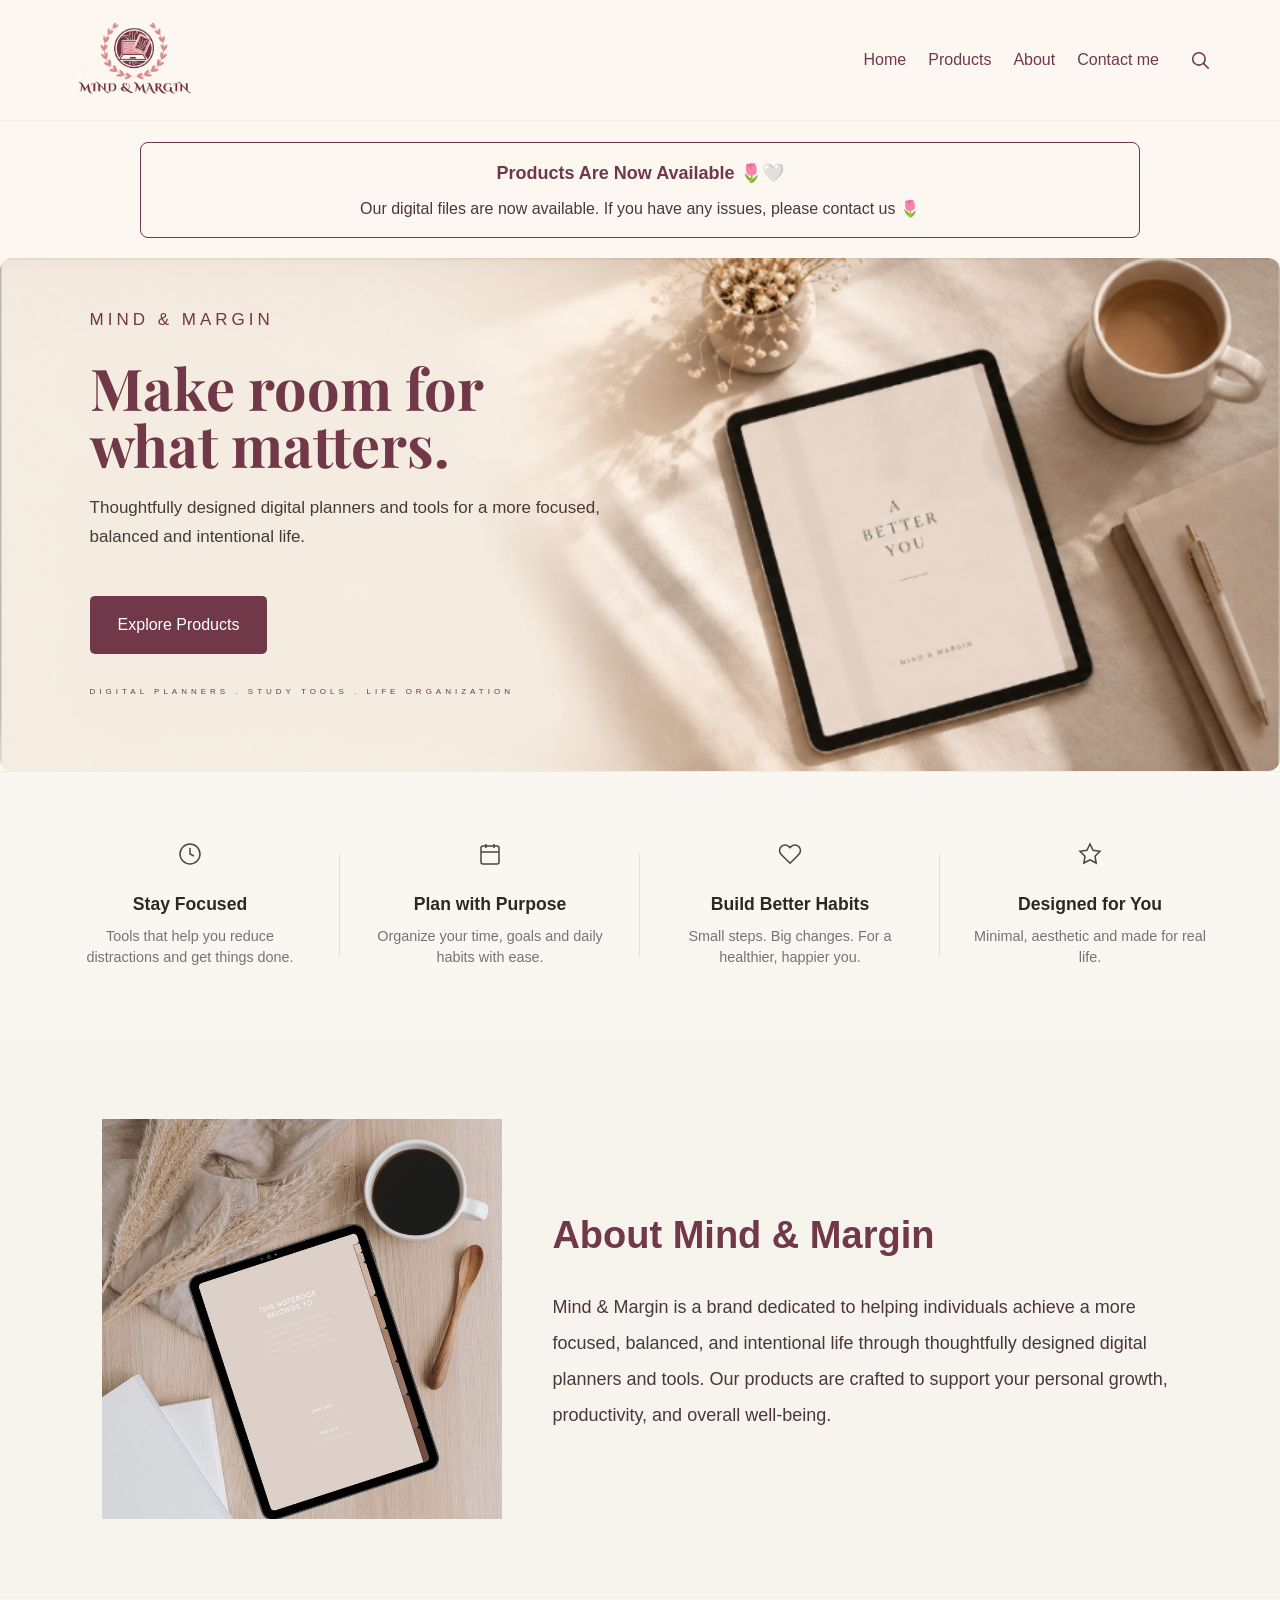
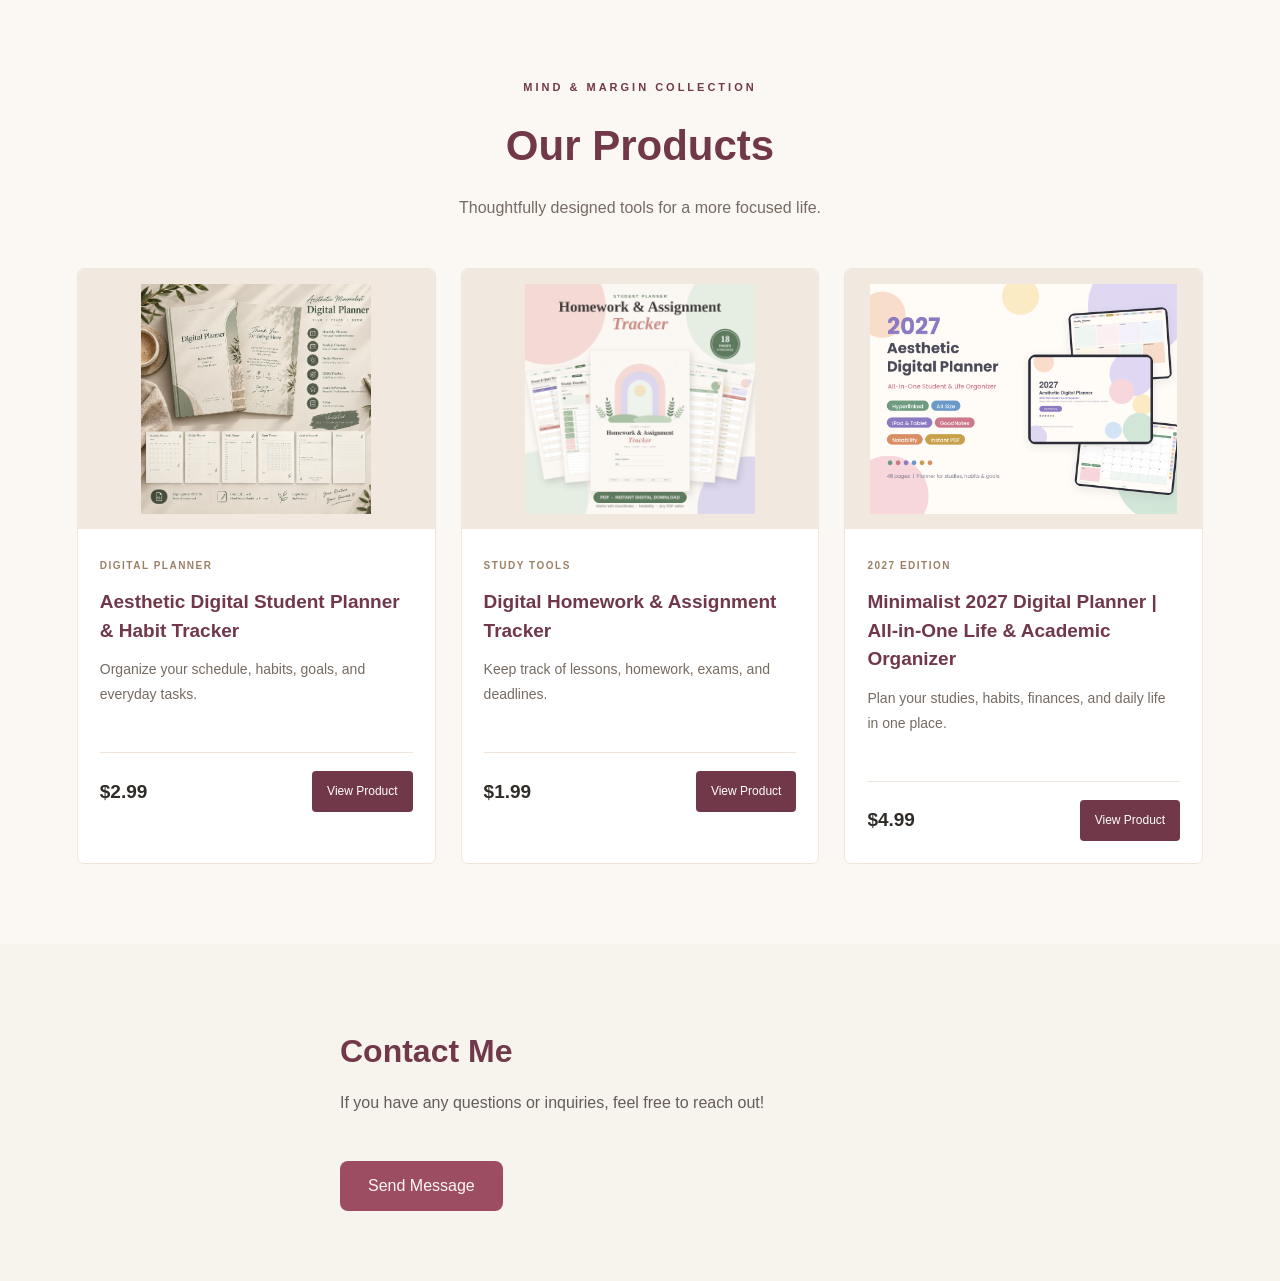
==== commit e8f4f1b1: "Add files via upload" ====
--- a/index.html
+++ b/index.html
@@ -50,7 +50,7 @@
     <hr/> 
     
     <div class="download-notice">
-        <strong>Downloads Are Now Available 🌷🤍 </strong>
+        <strong>Products Are Now Available 🌷🤍 </strong>
         <p>Our digital files are now available. 
             If you have any issues, please contact us 🌷
         </p>
